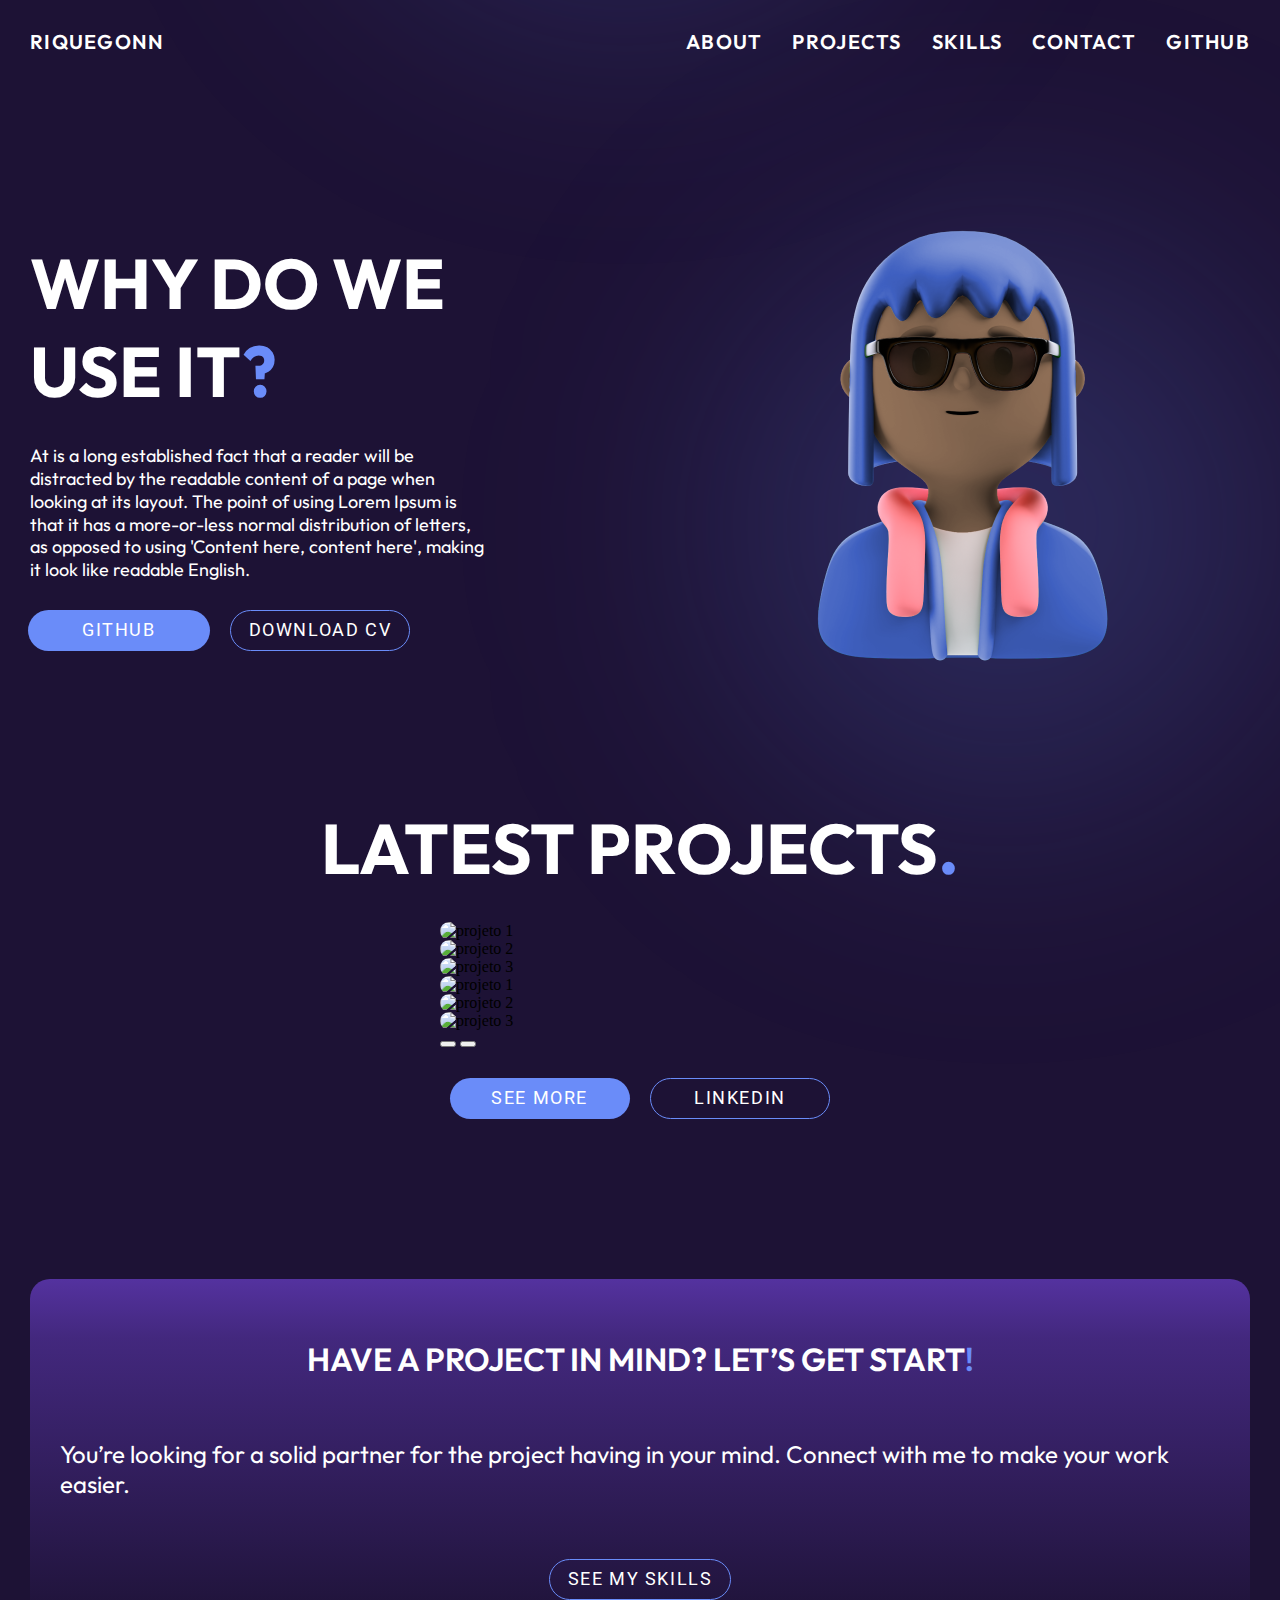
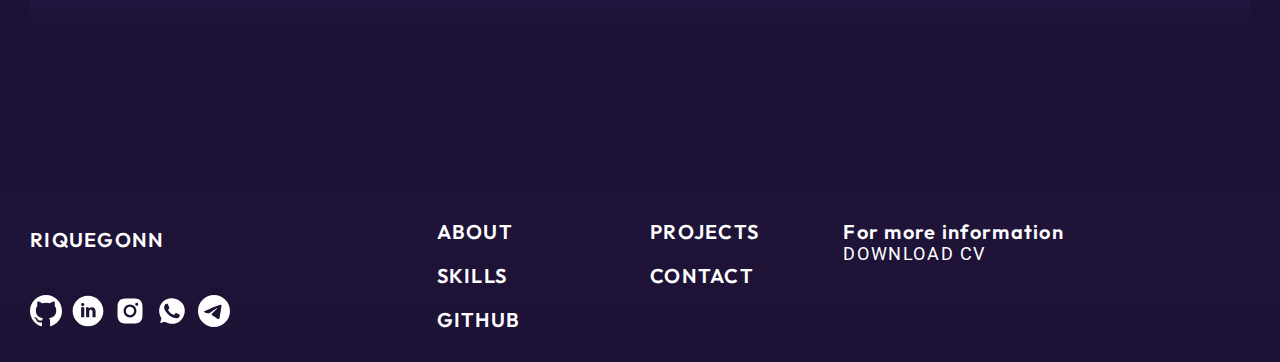
==== index.html @ 7daf0d47 "description add" ====
<!DOCTYPE html>
<html lang="en">

<head>
  <meta charset="UTF-8">
  <meta http-equiv="X-UA-Compatible" content="IE=edge">
  <meta name="viewport" content="width=device-width, initial-scale=1.0">
  <meta name="description" content="Hi, my names's Rique, I am frontend developer and ux/ui designer, It's my portfolio">
  <link rel="preconnect" href="https://fonts.googleapis.com">
  <link rel="preconnect" href="https://fonts.gstatic.com" crossorigin>
  <link href="https://fonts.googleapis.com/css2?family=Outfit:wght@300;400;600;700&family=Roboto&display=swap" rel="stylesheet">
  <link rel="stylesheet" href="./glider.min.css">
  <link rel="stylesheet" href="./style/style.css">
  <title>Riquegonn</title>
</head>

<body>
  <div class="detail__blur-top"></div>
  <div class="detail__blur-right">
  </div>
  <header class="header container">
    <div>
      <a class="header__nav-a font__header-a cor-0" href="/">Riquegonn</a>
    </div>
    <nav>
      <ul class="header__nav" aria-label="menu de links">
        <li><a class="header__nav-a font__header-a cor-0" href="./pages/about.html">About</a></li>
        <li><a class="header__nav-a font__header-a cor-0" href="./pages/projects.html">Projects</a></li>
        <li><a class="header__nav-a font__header-a cor-0" href="./pages/skills.html">Skills</a></li>
        <li><a class="header__nav-a font__header-a cor-0" href="./pages/contact.html">Contact</a></li>
        <li><a class="header__nav-a font__header-a cor-0" href="https://github.com/riquegonn">Github</a></li>
      </ul>
      <p class="header__nav-mobile header__nav-a font__header-a cor-0">MOBILE</p>
    </nav>
  </header>

  <section class="hero container">
    <div class="hero__main">
      <h1 class="font__h1  hero__main-h1 cor-0">Why do we use it<span class="cor-1">?</span></h1>
      <p class="hero__main-p font__p cor-0">At is a long established fact that a reader will be distracted by the readable content of a page when looking at its layout. The point of using Lorem Ipsum is that it has a more-or-less normal distribution of letters, as opposed to using 'Content here, content here', making it look like readable English.</p>
      <ul class="font__button hero__main-button">
        <li><a class="cor-0 hero__button-bold" href="/">Github</a></li>
        <li><a class="cor-0 hero__button-border btn__remove" href="/">Download CV</a></li>
      </ul>
    </div>

    <div class="hero__perfil">
      <img class="hero__perfil-img" src="./img/perfil.png" alt="personagem 3d perfil">
    </div>
  </section>


  <section class="container">

    <h1 class="font__h1  projects__main-h1 cor-0">Latest Projects<span class="cor-1">.</span></h1>

    <div class="container__project">
      <ul class="glider">
        <li>
          <img src="./img/projects__2.png" alt="projeto 1">
        </li>
        <li>
          <img src="./img/projects__1.png" alt="projeto 2">
        </li>
        <li>
          <img src="./img/projects__3.png" alt="projeto 3">
        </li>
        <li>
          <img src="./img/projects__1.png" alt="projeto 1">
        </li>
        <li>
          <img src="./img/projects__2.png" alt="projeto 2">
        </li>
        <li>
          <img src="./img/projects__3.png" alt="projeto 3">
        </li>
      </ul>

      <div>
        <button aria-label="Previous" class="glider-prev"></button>
        <button aria-label="Next" class="glider-next"></button>
        <div class="dots"></div>
      </div>
    </div>

    <ul class="font__button projects__list-button">
      <li><a class="cor-0 projects__button-bold" href="/">See More</a></li>
      <li class="btn__remove"><a class=" cor-0 projects__button-border" href="/">Linkedin</a></li>
    </ul>
  </section>

  <section class="callFinal__sec">
    <div class="callFinal container">
      <h1 class="callFinal__h1 font__h1-sub cor-0">Have a project in mind? Let’s get start<span class="cor-1">!</span></h1>
      <p class="font__p-sub cor-0">You’re looking for a solid partner for the project having in your mind. Connect with me to make your work easier.</p>
      <a class="callFinal__button-border cor-0 font__button" href="/">See my skills</a>
    </div>
  </section>

  <section class="rodape__bg">
    <div class="container rodape">
      <div class="rodape__redes">
        <a class="font__header-a rodape__title cor-0" href="/">Riquegonn</a>
        <ul class="rodape__redes-list">
          <li>
            <a href="/">
              <img src="./img/rodape__icons/github.svg" alt="github link">
            </a>
          </li>
          <li>
            <a href="/">
              <img src="./img/rodape__icons/linkedin.svg" alt="linkedin link">
            </a>
          </li>
          <li>
            <a href="/">
              <img src="./img/rodape__icons/instagram.svg" alt="instagram link">
            </a>
          </li>
          <li>
            <a href="/">
              <img src="./img/rodape__icons/whatsapp.svg" alt="whatsapp link">
            </a>
          </li>
          <li>
            <a href="/">
              <img src="./img/rodape__icons/telegram.svg" alt="telegram link">
            </a>
          </li>
        </ul>
      </div>
      <div>
        <ul class="rodape__menu" aria-label="menu de links">
          <li><a class="header__nav-a font__header-a cor-0" href="./pages/about.html">About</a></li>
          <li><a class="header__nav-a font__header-a cor-0" href="./pages/projects.html">Projects</a></li>
          <li><a class="header__nav-a font__header-a cor-0" href="./pages/skills.html">Skills</a></li>
          <li><a class="header__nav-a font__header-a cor-0" href="./pages/contact.html">Contact</a></li>
          <li><a class="header__nav-a font__header-a cor-0" href="https://github.com/riquegonn">Github</a></li>
        </ul>
      </div>
      <div class="rodape__cv">
        <p class="cor-0 font__header-a">For more information</p>

        <a class="rodape__button" href="/">
          <p class="font__button cor-0">Download CV</p>
          <img src="./img/rodape__icons/downloadcv.svg" alt="">
        </a>

      </div>
    </div>
  </section>

  <section class="rodape__detail">
  </section>
  <script src="./glider.min.js"></script>
  <script src="./script.js"></script>
</body>

</html>
---- style/style.css ----
/* Global */
@import url("../style/global/global.css");
@import url("../style/global/tipografia.css");
@import url("../style/global/cores.css");

/* Header */
@import url("../style/header/header.css");

/* Hero */
@import url("../style/hero/hero.css");

/* Projects */
@import url("../style/projects/projects.css");
@import url("../style/projects/projects__carousel.css");

/* callFinal */
@import url("../style/callFinal/callFinal.css");

/* Rodape */
@import url("../style/rodape/rodape.css");
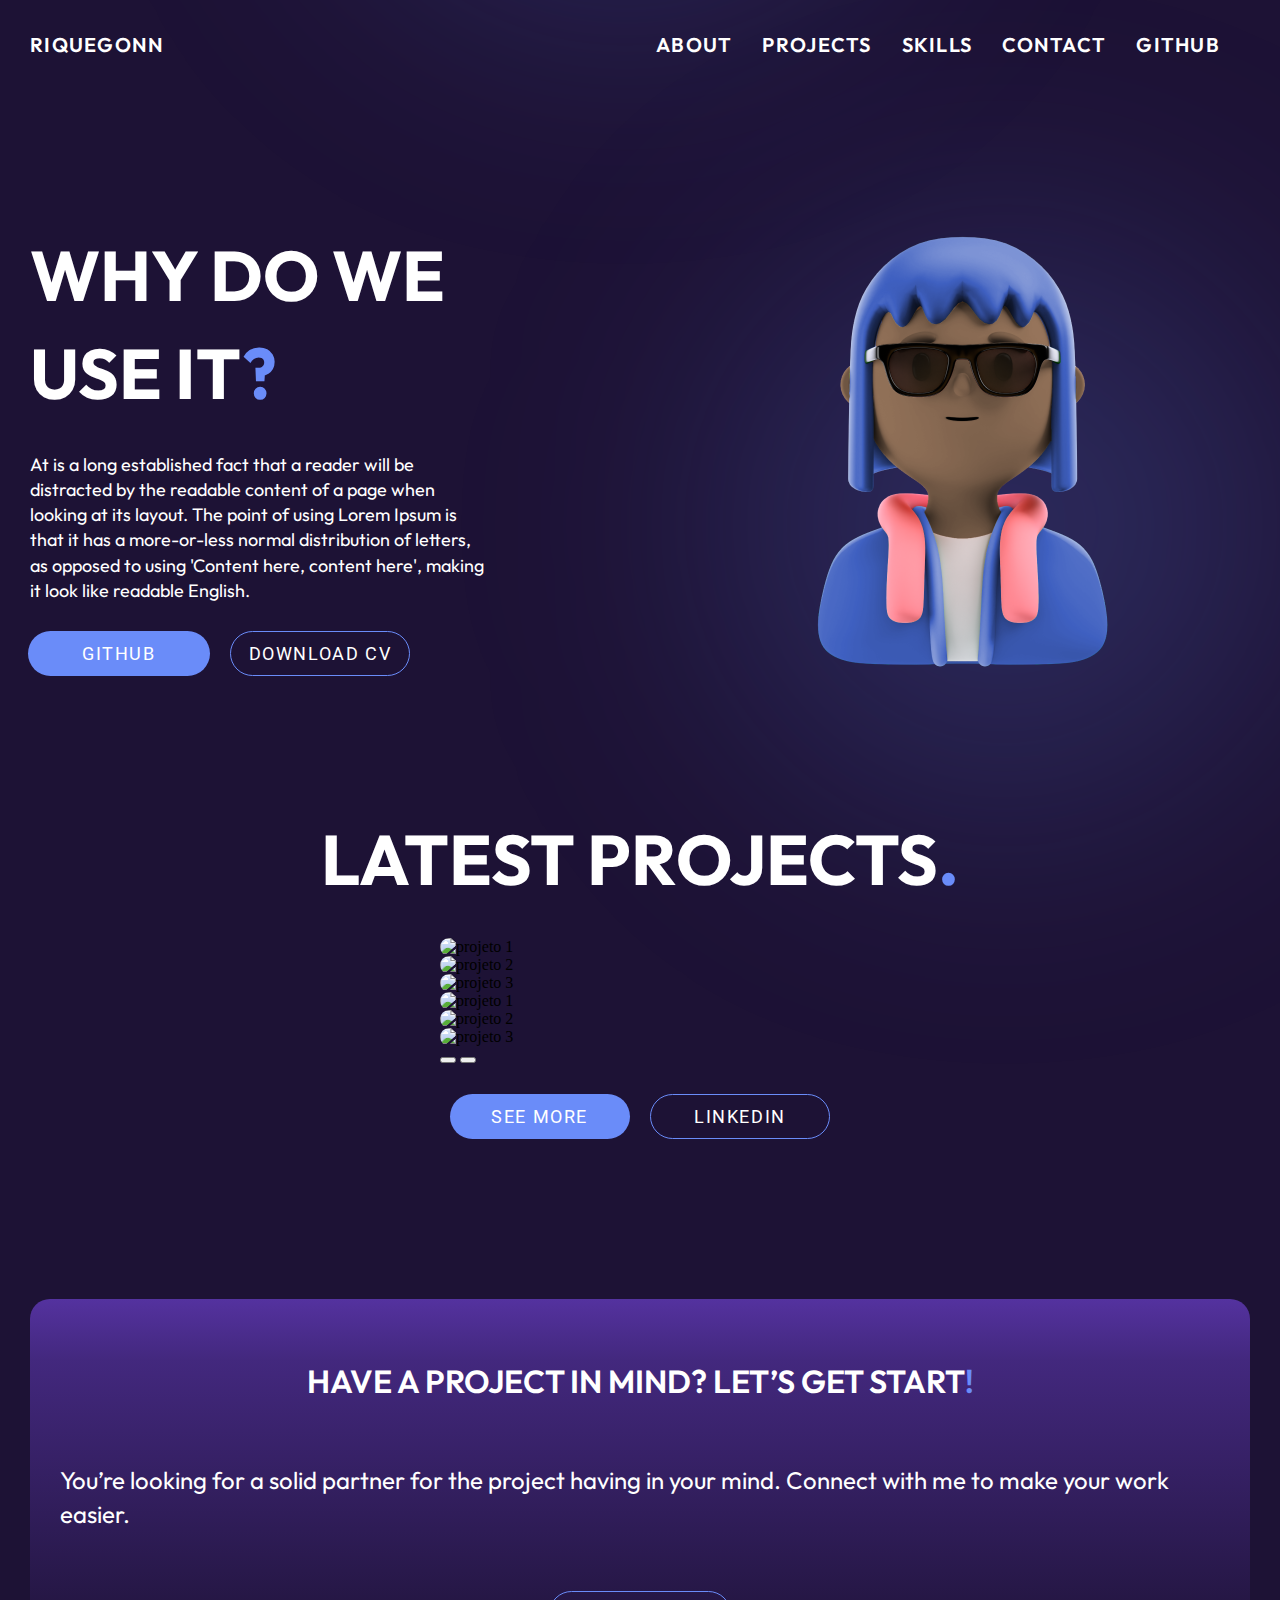
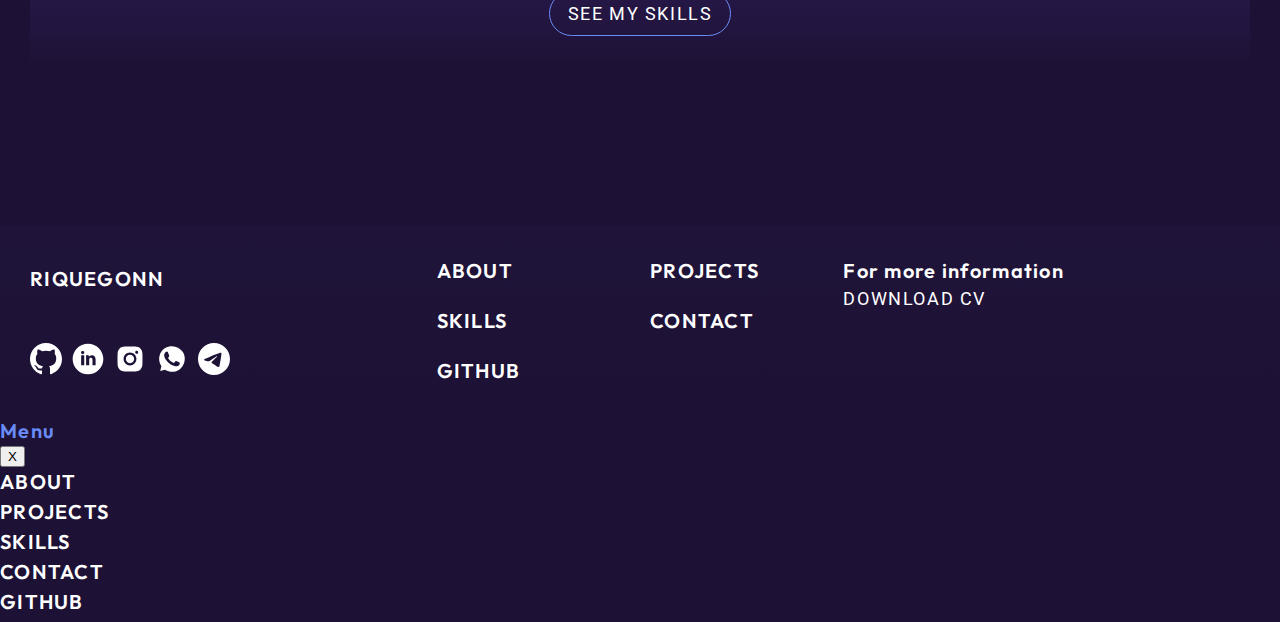
==== commit 56b49bf6: "line height fonts alteradas" ====
--- a/index.html
+++ b/index.html
@@ -28,9 +28,11 @@
         <li><a class="header__nav-a font__header-a cor-0" href="./pages/projects.html">Projects</a></li>
         <li><a class="header__nav-a font__header-a cor-0" href="./pages/skills.html">Skills</a></li>
         <li><a class="header__nav-a font__header-a cor-0" href="./pages/contact.html">Contact</a></li>
-        <li><a class="header__nav-a font__header-a cor-0" href="https://github.com/riquegonn">Github</a></li>
+        <li><a class="header__nav-a font__header-a cor-0" href="https://github.com/riquegonn" target="blank">Github</a></li>
+        <li>
+          <span class="menu__mobile menu__mobile-img" data-modal="abrir"></span>
+        </li>
       </ul>
-      <p class="header__nav-mobile header__nav-a font__header-a cor-0">MOBILE</p>
     </nav>
   </header>
 
@@ -152,6 +154,20 @@
 
   <section class="rodape__detail">
   </section>
+
+  <section>
+    <ul class="menu__mobile-container" data-modal="menu">
+      <li class="menu__menu">
+        <p class="font__header-a cor-1">Menu</p>
+        <button class="button__x" data-modal="fechar">X</button>
+      </li>
+      <li><a class="header__nav-a font__header-a cor-0" href="./pages/about.html">About</a></li>
+      <li><a class="header__nav-a font__header-a cor-0" href="./pages/projects.html">Projects</a></li>
+      <li><a class="header__nav-a font__header-a cor-0" href="./pages/skills.html">Skills</a></li>
+      <li><a class="header__nav-a font__header-a cor-0" href="./pages/contact.html">Contact</a></li>
+      <li><a class="header__nav-a font__header-a cor-0" href="https://github.com/riquegonn">Github</a></li>
+    </ul>
+  </section>
   <script src="./glider.min.js"></script>
   <script src="./script.js"></script>
 </body>
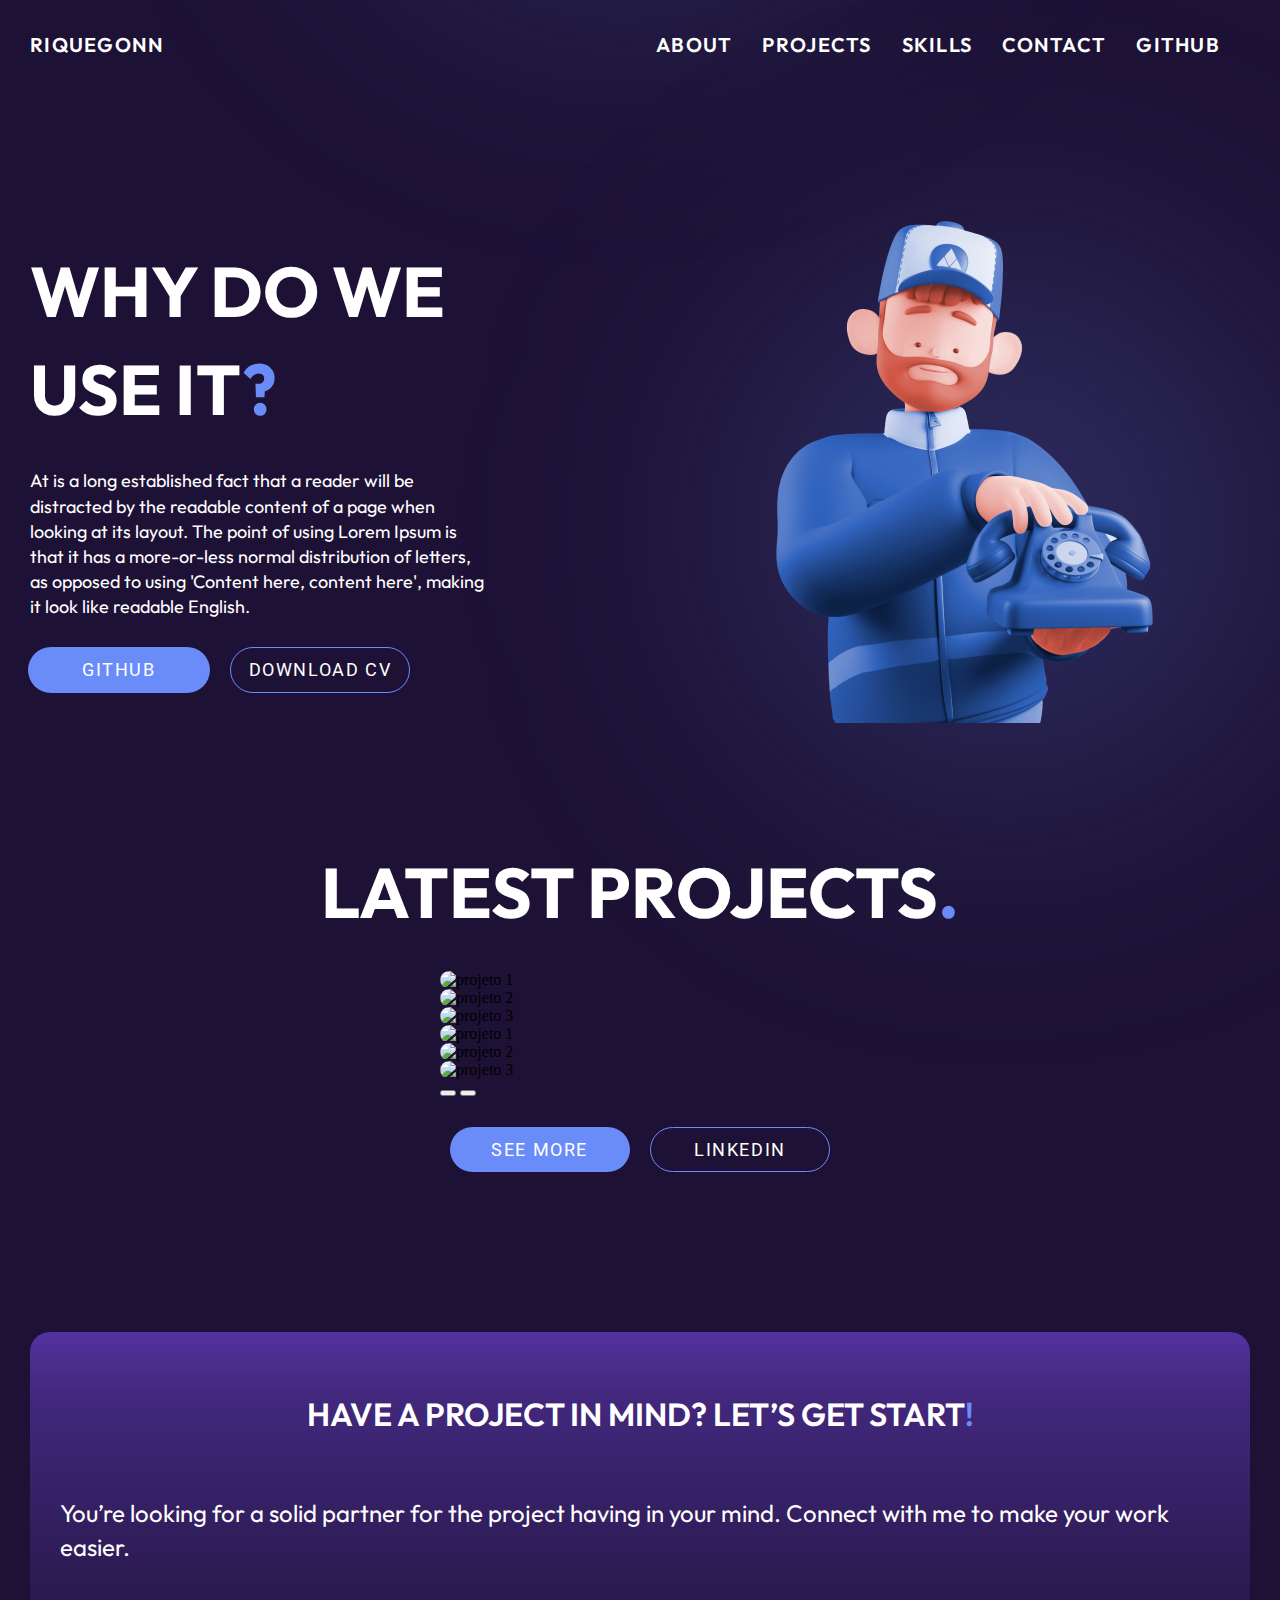
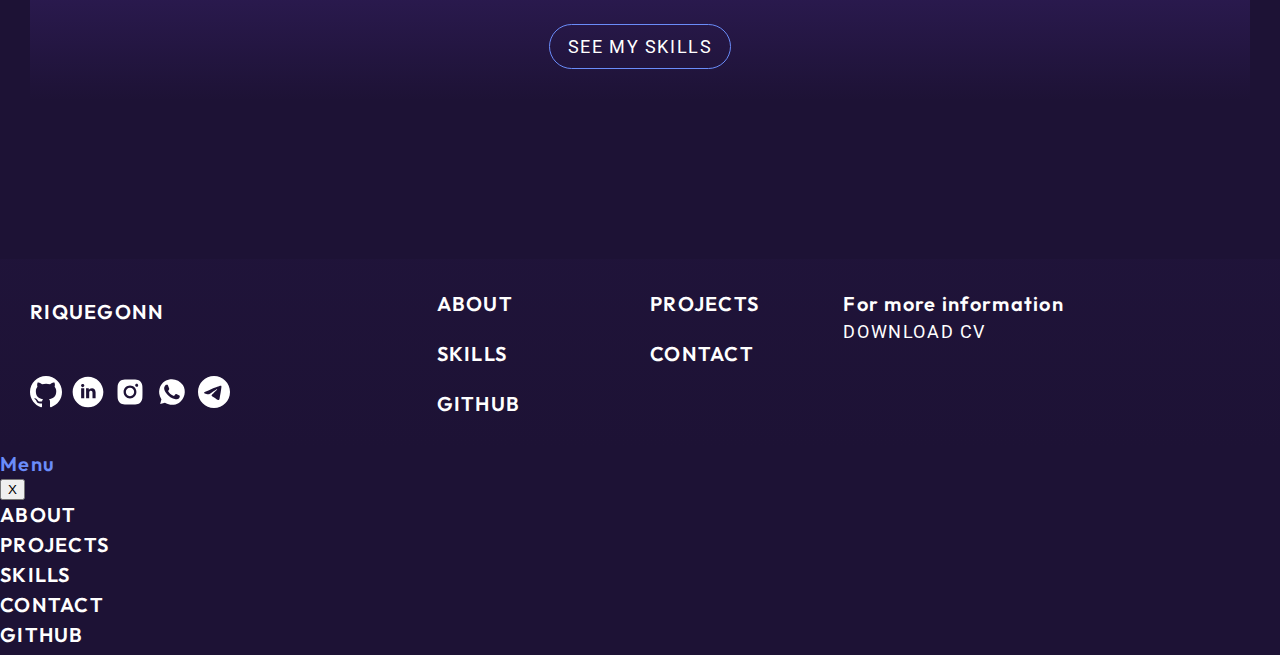
==== commit d74df250: "anim adicionado" ====
--- a/index.html
+++ b/index.html
@@ -47,7 +47,7 @@
     </div>
 
     <div class="hero__perfil">
-      <img class="hero__perfil-img" src="./img/perfil.png" alt="personagem 3d perfil">
+      <img class="anim__cubic-1 hero__perfil-img" src="./img/perfil.png" alt="personagem 3d perfil">
     </div>
   </section>
 
--- a/style/style.css
+++ b/style/style.css
@@ -2,9 +2,11 @@
 @import url("../style/global/global.css");
 @import url("../style/global/tipografia.css");
 @import url("../style/global/cores.css");
+@import url("../style/global/anim.css");
 
 /* Header */
 @import url("../style/header/header.css");
+@import url("../style/header/headerMobile.css");
 
 /* Hero */
 @import url("../style/hero/hero.css");
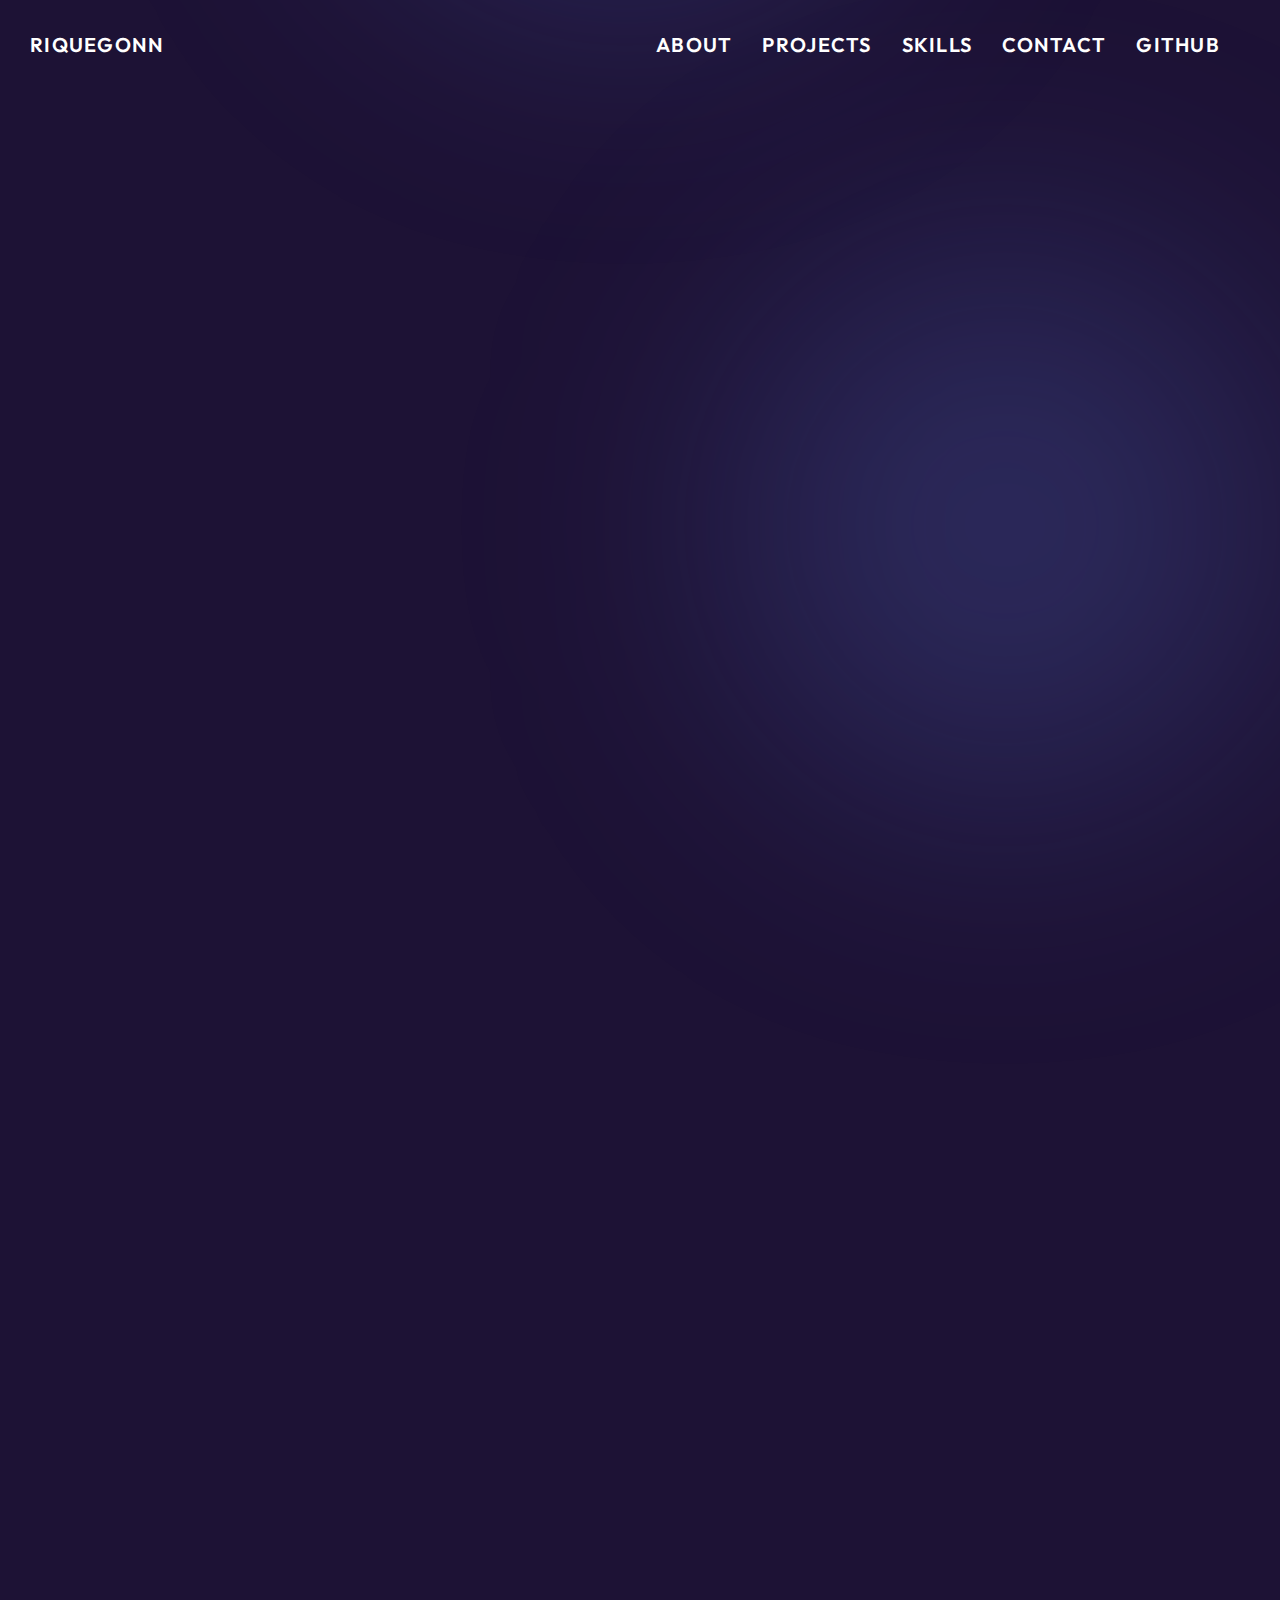
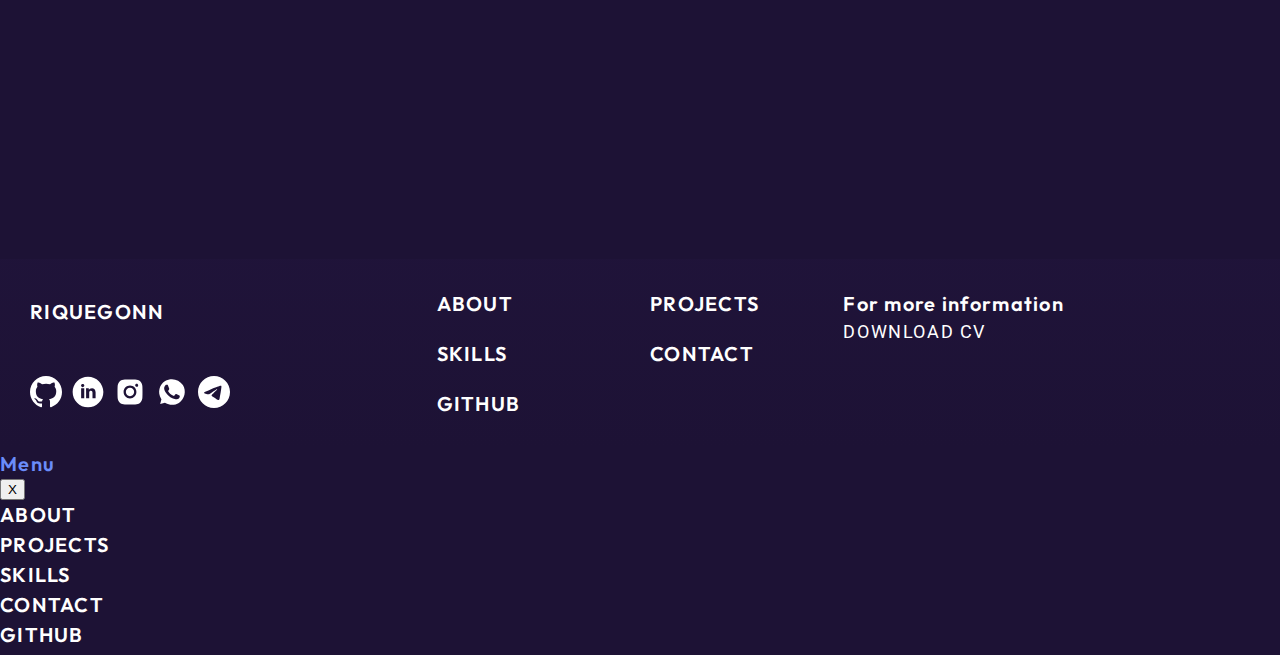
==== commit 2fdc94b2: "anim adicionado, script.js adicionado modules" ====
--- a/index.html
+++ b/index.html
@@ -37,7 +37,7 @@
   </header>
 
   <section class="hero container">
-    <div class="hero__main">
+    <div class="hero__main firstTargetLeft">
       <h1 class="font__h1  hero__main-h1 cor-0">Why do we use it<span class="cor-1">?</span></h1>
       <p class="hero__main-p font__p cor-0">At is a long established fact that a reader will be distracted by the readable content of a page when looking at its layout. The point of using Lorem Ipsum is that it has a more-or-less normal distribution of letters, as opposed to using 'Content here, content here', making it look like readable English.</p>
       <ul class="font__button hero__main-button">
@@ -46,13 +46,13 @@
       </ul>
     </div>
 
-    <div class="hero__perfil">
+    <div class="hero__perfil firstTargetRight">
       <img class="anim__cubic-1 hero__perfil-img" src="./img/perfil.png" alt="personagem 3d perfil">
     </div>
   </section>
 
 
-  <section class="container">
+  <section class="container" data-anime="left">
 
     <h1 class="font__h1  projects__main-h1 cor-0">Latest Projects<span class="cor-1">.</span></h1>
 
@@ -91,7 +91,7 @@
     </ul>
   </section>
 
-  <section class="callFinal__sec">
+  <section class="callFinal__sec" data-anime="down">
     <div class="callFinal container">
       <h1 class="callFinal__h1 font__h1-sub cor-0">Have a project in mind? Let’s get start<span class="cor-1">!</span></h1>
       <p class="font__p-sub cor-0">You’re looking for a solid partner for the project having in your mind. Connect with me to make your work easier.</p>
@@ -169,7 +169,7 @@
     </ul>
   </section>
   <script src="./glider.min.js"></script>
-  <script src="./script.js"></script>
+  <script type="module" src="./script.js"></script>
 </body>
 
 </html>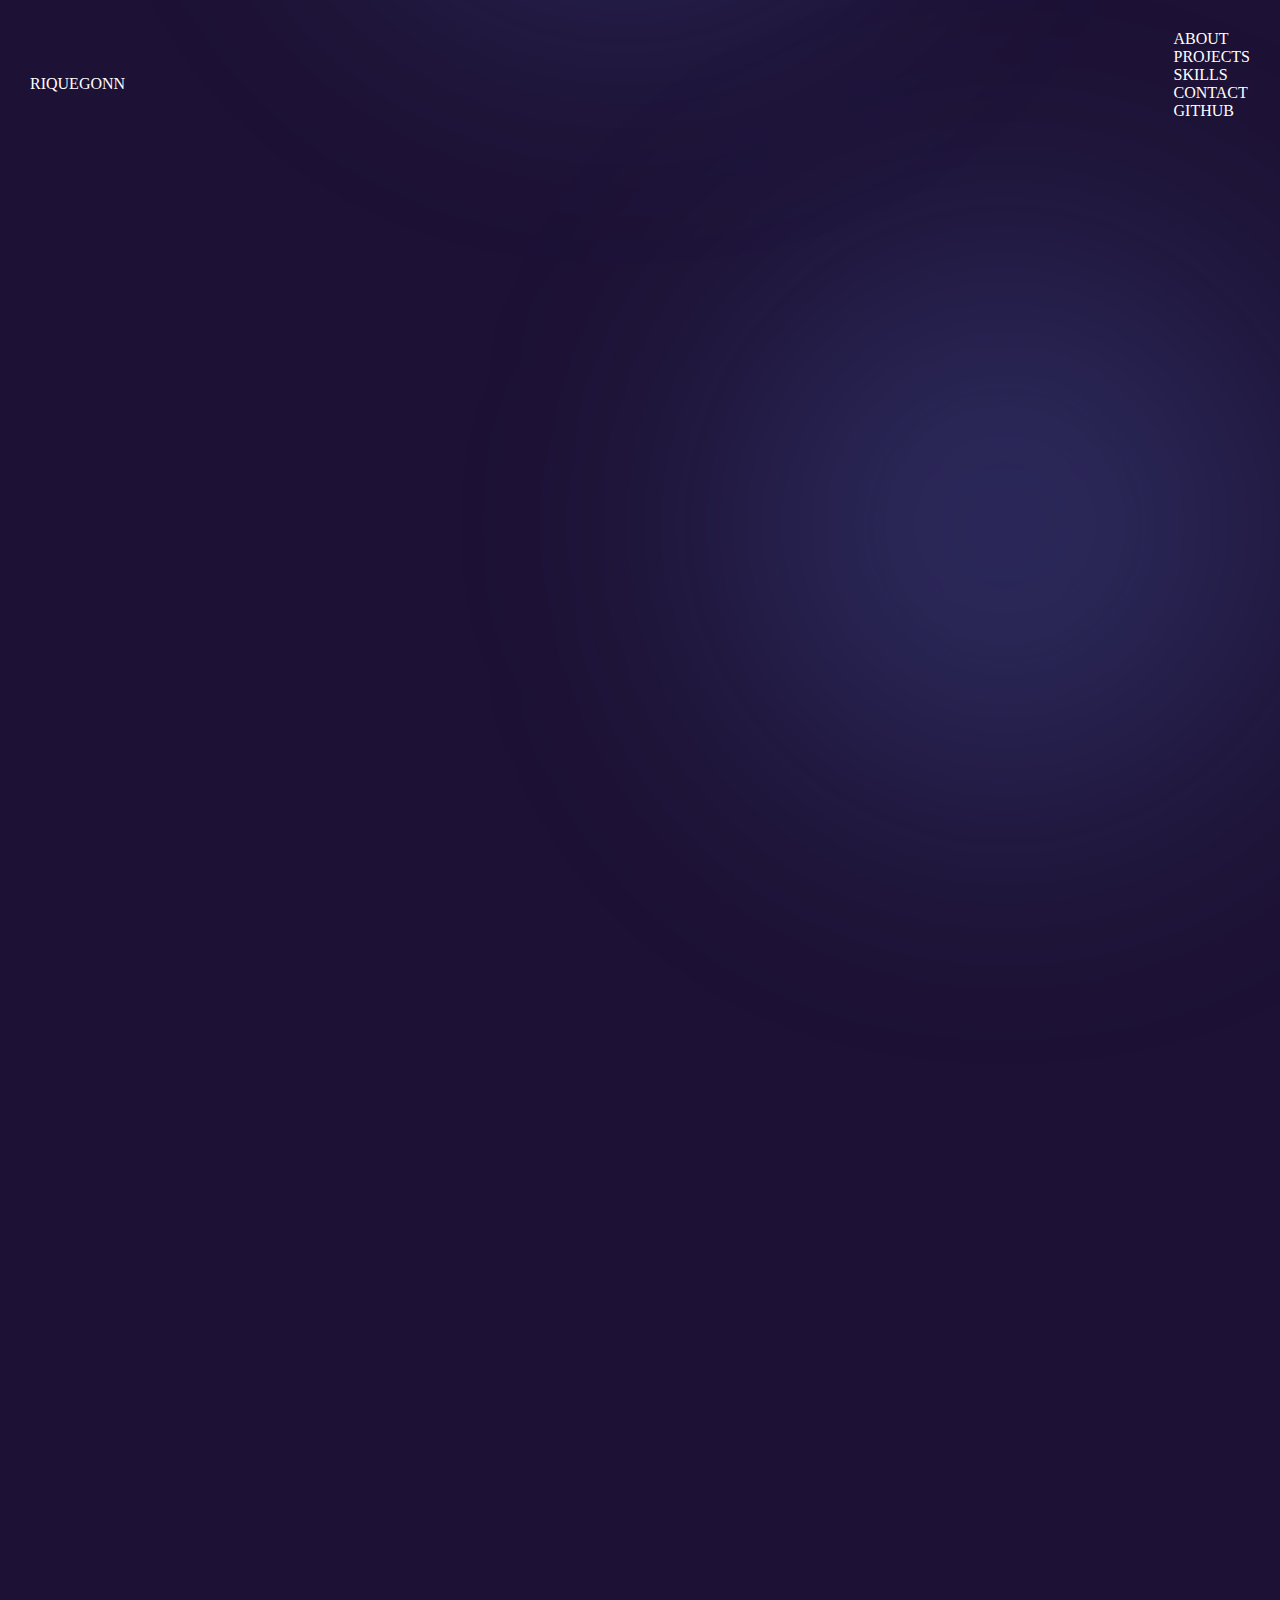
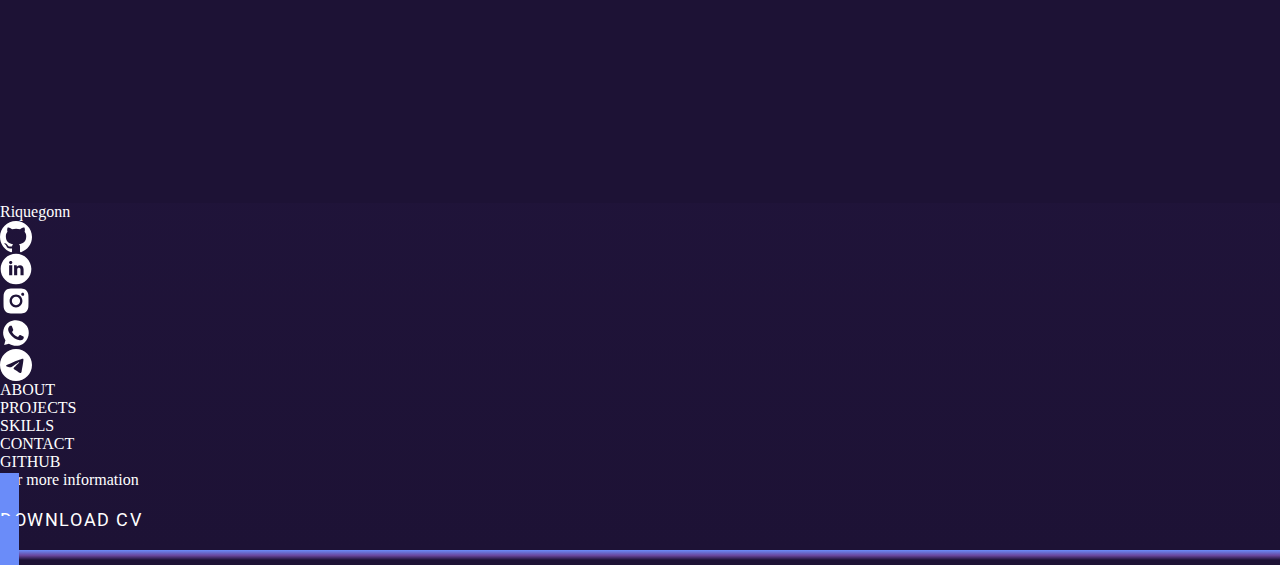
==== commit 869e5c16: "html && css do index.html  otimizado" ====
--- a/index.html
+++ b/index.html
@@ -18,45 +18,43 @@
   <div class="detail__blur-top"></div>
   <div class="detail__blur-right">
   </div>
-  <header class="header container">
+  <header class="container header g-30 flex padding-30">
     <div>
-      <a class="header__nav-a font__header-a cor-0" href="/">Riquegonn</a>
+      <a class="header__nav-a font__links cor-0" href="/">Riquegonn</a>
     </div>
     <nav>
-      <ul class="header__nav" aria-label="menu de links">
-        <li><a class="header__nav-a font__header-a cor-0" href="./pages/about.html">About</a></li>
-        <li><a class="header__nav-a font__header-a cor-0" href="./pages/projects.html">Projects</a></li>
-        <li><a class="header__nav-a font__header-a cor-0" href="./pages/skills.html">Skills</a></li>
-        <li><a class="header__nav-a font__header-a cor-0" href="./pages/contact.html">Contact</a></li>
-        <li><a class="header__nav-a font__header-a cor-0" href="https://github.com/riquegonn" target="blank">Github</a></li>
+      <ul class="flex gap-30" aria-label="menu de links">
+        <li><a class="header__nav-a padding-link font__links cor-0" href="./pages/about.html">About</a></li>
+        <li><a class="header__nav-a padding-link font__links cor-0" href="./pages/projects.html">Projects</a></li>
+        <li><a class="header__nav-a padding-link font__links cor-0" href="./pages/skills.html">Skills</a></li>
+        <li><a class="header__nav-a padding-link font__links cor-0" href="./pages/contact.html">Contact</a></li>
+        <li><a class="header__nav-a padding-link font__links cor-0" href="https://github.com/riquegonn" target="blank">Github</a></li>
         <li>
-          <span class="menu__mobile menu__mobile-img" data-modal="abrir"></span>
+          <span class="menu__mobile" data-modal="abrir"></span>
         </li>
       </ul>
     </nav>
   </header>
 
-  <section class="hero container">
-    <div class="hero__main firstTargetLeft">
+  <section class="container hero content">
+    <div class="hero__main gap-30 firstTargetLeft">
       <h1 class="font__h1  hero__main-h1 cor-0">Why do we use it<span class="cor-1">?</span></h1>
       <p class="hero__main-p font__p cor-0">At is a long established fact that a reader will be distracted by the readable content of a page when looking at its layout. The point of using Lorem Ipsum is that it has a more-or-less normal distribution of letters, as opposed to using 'Content here, content here', making it look like readable English.</p>
-      <ul class="font__button hero__main-button">
-        <li><a class="cor-0 hero__button-bold" href="/">Github</a></li>
-        <li><a class="cor-0 hero__button-border btn__remove" href="/">Download CV</a></li>
+      <ul class="font__button hero__main-button flex gap-20">
+        <li><a class="hero__button-bold button cor-0" href="/">Github</a></li>
+        <li><a class="hero__button-border button cor-0 remove" href="/">Download CV</a></li>
       </ul>
     </div>
 
-    <div class="hero__perfil firstTargetRight">
-      <img class="anim__cubic-1 hero__perfil-img" src="./img/perfil.png" alt="personagem 3d perfil">
+    <div class="hero__perfil flex firstTargetRight">
+      <img class="anim__cubic-1" src="./img/perfil.png" alt="personagem 3d perfil">
     </div>
   </section>
 
 
-  <section class="container" data-anime="left">
-
-    <h1 class="font__h1  projects__main-h1 cor-0">Latest Projects<span class="cor-1">.</span></h1>
-
-    <div class="container__project">
+  <section data-anime="left">
+    <h1 class="font__h1 projects__main-h1 cor-0">Latest Projects<span class="cor-1">.</span></h1>
+    <div class="container__projects">
       <ul class="glider">
         <li>
           <img src="./img/projects__2.png" alt="projeto 1">
@@ -85,25 +83,25 @@
       </div>
     </div>
 
-    <ul class="font__button projects__list-button">
-      <li><a class="cor-0 projects__button-bold" href="/">See More</a></li>
-      <li class="btn__remove"><a class=" cor-0 projects__button-border" href="/">Linkedin</a></li>
+    <ul class="font__button flex gap-20 projects__button">
+      <li><a class="cor-0 button projects__button-bold" href="/">See More</a></li>
+      <li class="remove"><a class=" cor-0 button projects__button-border" href="/">Linkedin</a></li>
     </ul>
   </section>
 
-  <section class="callFinal__sec" data-anime="down">
-    <div class="callFinal container">
+  <section class="container callFinal__section" data-anime="down">
+    <div class="callFinal grid">
       <h1 class="callFinal__h1 font__h1-sub cor-0">Have a project in mind? Let’s get start<span class="cor-1">!</span></h1>
       <p class="font__p-sub cor-0">You’re looking for a solid partner for the project having in your mind. Connect with me to make your work easier.</p>
-      <a class="callFinal__button-border cor-0 font__button" href="/">See my skills</a>
+      <a class="callFinal__button-border button font__button cor-0" href="/">See my skills</a>
     </div>
   </section>
 
-  <section class="rodape__bg">
-    <div class="container rodape">
-      <div class="rodape__redes">
-        <a class="font__header-a rodape__title cor-0" href="/">Riquegonn</a>
-        <ul class="rodape__redes-list">
+  <section class="rodape__bg padding-30">
+    <div class="rodape grid gap-30 container">
+      <div class="rodape__redes grid gap-30">
+        <a class="font__links rodape__title padding-link cor-0" href="/">Riquegonn</a>
+        <ul class="gap-10 flex">
           <li>
             <a href="/">
               <img src="./img/rodape__icons/github.svg" alt="github link">
@@ -132,18 +130,18 @@
         </ul>
       </div>
       <div>
-        <ul class="rodape__menu" aria-label="menu de links">
-          <li><a class="header__nav-a font__header-a cor-0" href="./pages/about.html">About</a></li>
-          <li><a class="header__nav-a font__header-a cor-0" href="./pages/projects.html">Projects</a></li>
-          <li><a class="header__nav-a font__header-a cor-0" href="./pages/skills.html">Skills</a></li>
-          <li><a class="header__nav-a font__header-a cor-0" href="./pages/contact.html">Contact</a></li>
-          <li><a class="header__nav-a font__header-a cor-0" href="https://github.com/riquegonn">Github</a></li>
+        <ul class="rodape__menu grid gap-20" aria-label="menu de links">
+          <li><a class="header__nav-a font__links cor-0" href="./pages/about.html">About</a></li>
+          <li><a class="header__nav-a font__links cor-0" href="./pages/projects.html">Projects</a></li>
+          <li><a class="header__nav-a font__links cor-0" href="./pages/skills.html">Skills</a></li>
+          <li><a class="header__nav-a font__links cor-0" href="./pages/contact.html">Contact</a></li>
+          <li><a class="header__nav-a font__links cor-0" href="https://github.com/riquegonn">Github</a></li>
         </ul>
       </div>
-      <div class="rodape__cv">
-        <p class="cor-0 font__header-a">For more information</p>
+      <div class="rodape__cv flex gap-20">
+        <p class="cor-0 font__links">For more information</p>
 
-        <a class="rodape__button" href="/">
+        <a class="rodape__button button flex gap-10" href="/">
           <p class="font__button cor-0">Download CV</p>
           <img src="./img/rodape__icons/downloadcv.svg" alt="">
         </a>
@@ -157,17 +155,18 @@
 
   <section>
     <ul class="menu__mobile-container" data-modal="menu">
-      <li class="menu__menu">
-        <p class="font__header-a cor-1">Menu</p>
+      <li class="menu__menu flex gap-10">
+        <p class="font__links cor-1">Menu</p>
         <button class="button__x" data-modal="fechar">X</button>
       </li>
-      <li><a class="header__nav-a font__header-a cor-0" href="./pages/about.html">About</a></li>
-      <li><a class="header__nav-a font__header-a cor-0" href="./pages/projects.html">Projects</a></li>
-      <li><a class="header__nav-a font__header-a cor-0" href="./pages/skills.html">Skills</a></li>
-      <li><a class="header__nav-a font__header-a cor-0" href="./pages/contact.html">Contact</a></li>
-      <li><a class="header__nav-a font__header-a cor-0" href="https://github.com/riquegonn">Github</a></li>
+      <li><a class="header__nav-a font__links cor-0" href="./pages/about.html">About</a></li>
+      <li><a class="header__nav-a font__links cor-0" href="./pages/projects.html">Projects</a></li>
+      <li><a class="header__nav-a font__links cor-0" href="./pages/skills.html">Skills</a></li>
+      <li><a class="header__nav-a font__links cor-0" href="./pages/contact.html">Contact</a></li>
+      <li><a class="header__nav-a font__links cor-0" href="https://github.com/riquegonn">Github</a></li>
     </ul>
   </section>
+
   <script src="./glider.min.js"></script>
   <script type="module" src="./script.js"></script>
 </body>
--- a/style/style.css
+++ b/style/style.css
@@ -3,6 +3,12 @@
 @import url("../style/global/tipografia.css");
 @import url("../style/global/cores.css");
 @import url("../style/global/anim.css");
+
+/* Pages */
+@import url("../style/pages/about/about.css");
+@import url("../style/pages/projects/projects.css");
+@import url("../style/pages/skills/skills.css");
+@import url("../style/pages/contact/contact.css");
 
 /* Header */
 @import url("../style/header/header.css");
